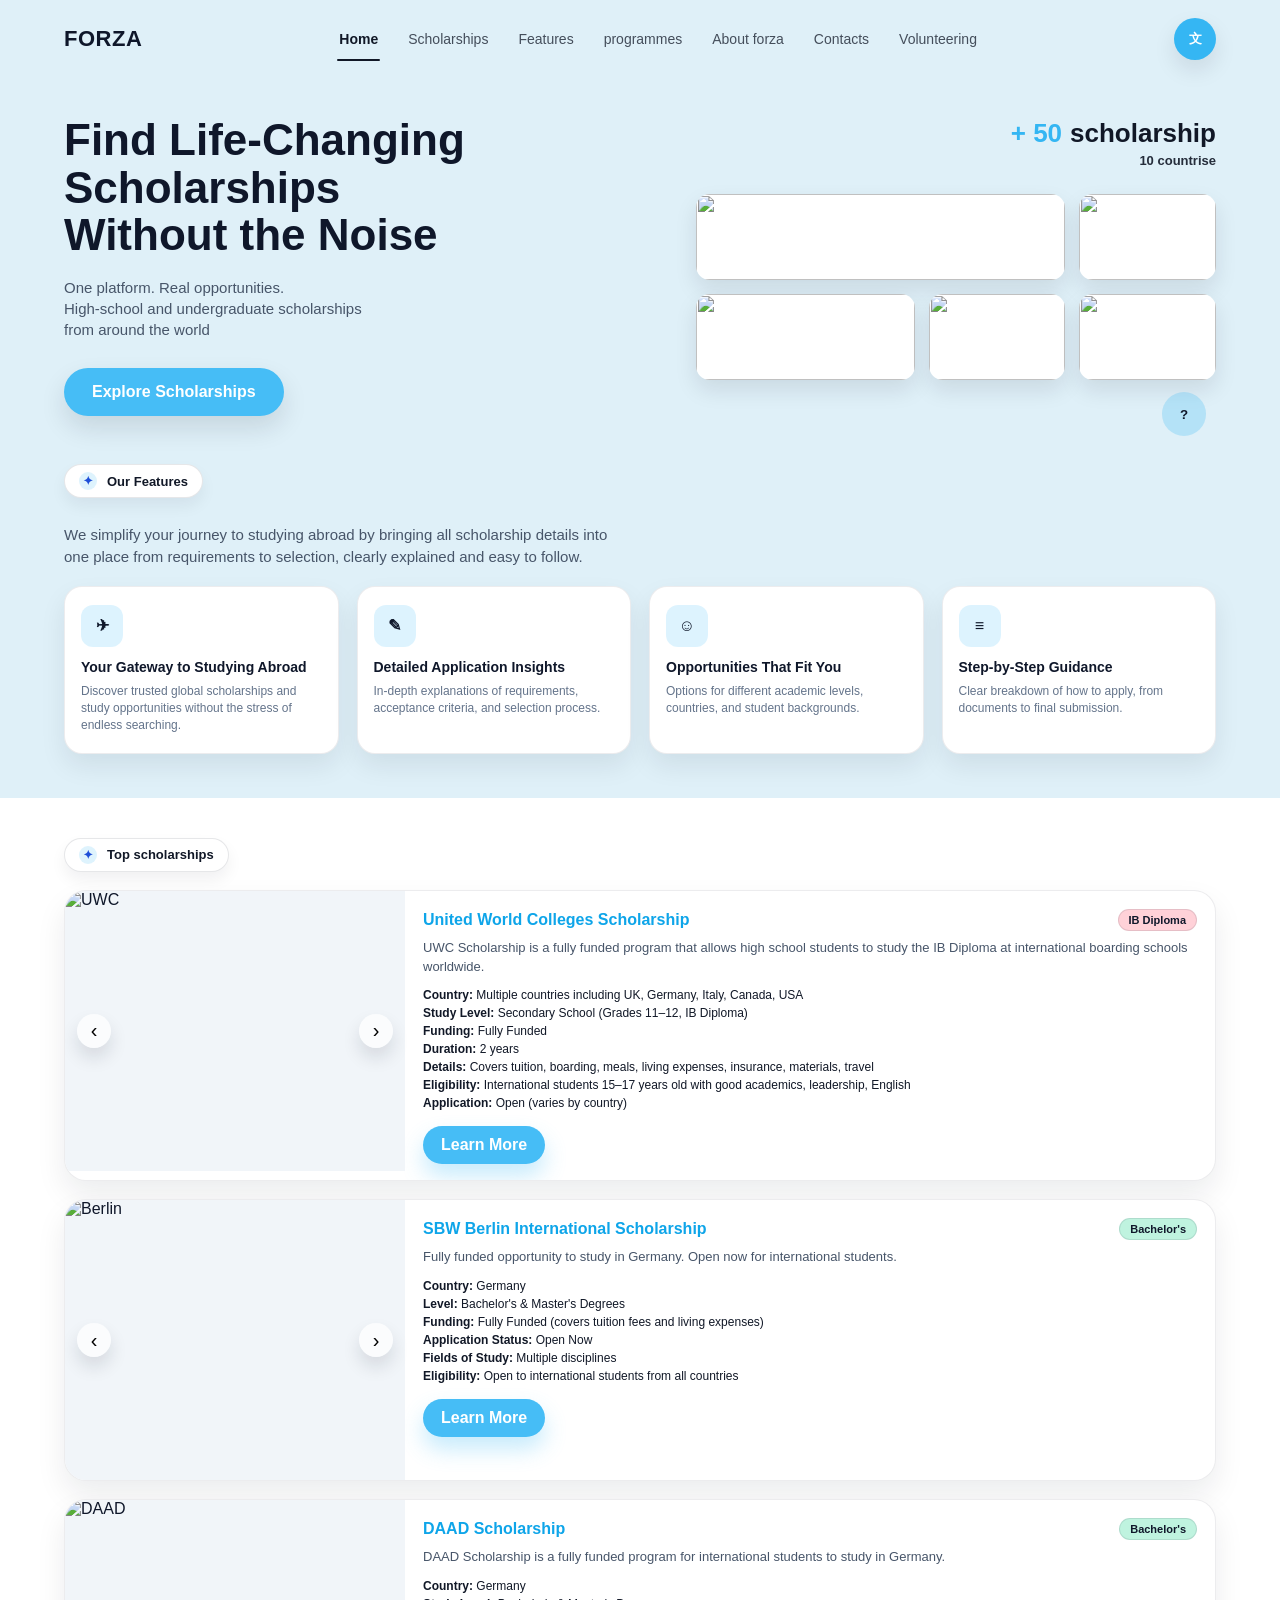
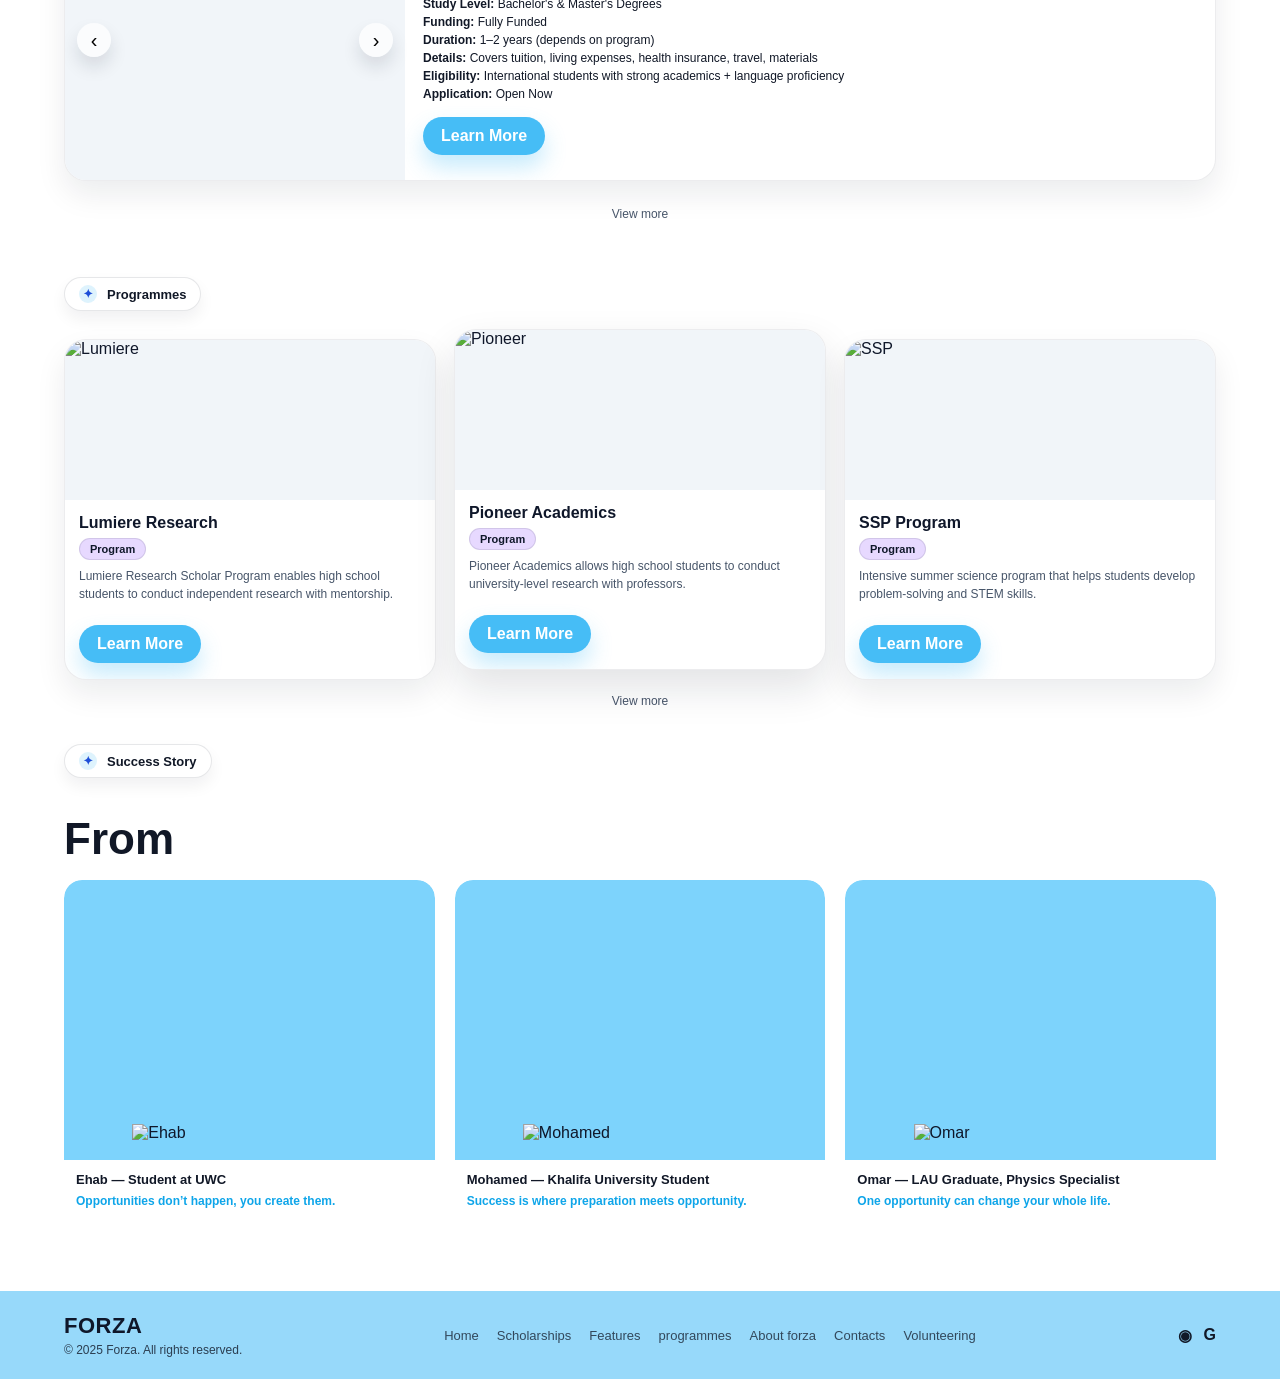
==== forza-website/index.html @ 57341dba "0.0.1" ====
<!DOCTYPE html>
<html lang="en">
<head>
  <meta charset="UTF-8" />
  <meta name="viewport" content="width=device-width, initial-scale=1.0" />
  <title>FORZA</title>
  <link rel="stylesheet" href="./css/style.css" />
</head>
<body>

  <!-- HERO (Navbar + First Section) -->
  <section class="hero">
    <div class="hero-inner">

      <header class="nav">
        <div class="brand">
          <span class="brand-logo">FORZA</span>
        </div>

        <nav class="nav-links">
          <a class="active" href="#">Home</a>
          <a href="scholarships.html">Scholarships</a>
          <a href="#features">Features</a>
          <a href="programmes.html">programmes</a>
          <a href="#about">About forza</a>
          <a href="#contacts">Contacts</a>
          <a href="volunteering.html">Volunteering</a>
        </nav>

        <div class="nav-actions">
          <button class="lang-btn" aria-label="Language">文</button>
        </div>
      </header>

      <div class="hero-grid">
        <div class="hero-left">
          <h1>
            Find Life-Changing Scholarships<br />
            Without the Noise
          </h1>

          <p class="hero-sub">
            One platform. Real opportunities.<br />
            High-school and undergraduate scholarships<br />
            from around the world
          </p>

          <a class="cta" href="scholarships.html">Explore Scholarships</a>
        </div>

        <div class="hero-right">
          <div class="hero-metrics">
            <div class="metric-line">
              <span class="plus">+ 50</span>
              <span class="label">scholarship</span>
            </div>
            <div class="small">10 countrise</div>
          </div>

          <div class="collage" aria-hidden="true">
            <div class="tile tile-1">
              <img src="https://placehold.co/900x450/jpg?text=Campus+1" alt="" />
            </div>
            <div class="tile tile-2">
              <img src="https://placehold.co/450x450/jpg?text=Campus+2" alt="" />
            </div>

            <div class="tile tile-3">
              <img src="https://placehold.co/520x450/jpg?text=Campus+3" alt="" />
            </div>
            <div class="tile tile-4">
              <img src="https://placehold.co/820x450/jpg?text=Campus+4" alt="" />
            </div>
            <div class="tile tile-5">
              <img src="https://placehold.co/450x450/jpg?text=Campus+5" alt="" />
            </div>
          </div>

          <button class="help-fab" title="Help">?</button>
        </div>
      </div>

      <!-- Features pill like screenshot -->
      <div class="pill-row" id="features">
        <span class="pill">
          <span class="pill-dot">✦</span>
          Our Features
        </span>
      </div>

      <!-- Intro text under pill -->
      <p class="section-intro">
        We simplify your journey to studying abroad by bringing all scholarship details into<br />
        one place from requirements to selection, clearly explained and easy to follow.
      </p>

      <!-- 4 feature cards -->
      <div class="feature-grid">
        <div class="feature-card">
          <div class="feature-ic">✈</div>
          <h3>Your Gateway to Studying Abroad</h3>
          <p>Discover trusted global scholarships and study opportunities without the stress of endless searching.</p>
        </div>

        <div class="feature-card">
          <div class="feature-ic">✎</div>
          <h3>Detailed Application Insights</h3>
          <p>In-depth explanations of requirements, acceptance criteria, and selection process.</p>
        </div>

        <div class="feature-card">
          <div class="feature-ic">☺</div>
          <h3>Opportunities That Fit You</h3>
          <p>Options for different academic levels, countries, and student backgrounds.</p>
        </div>

        <div class="feature-card">
          <div class="feature-ic">≡</div>
          <h3>Step-by-Step Guidance</h3>
          <p>Clear breakdown of how to apply, from documents to final submission.</p>
        </div>
      </div>

    </div>
  </section>

  <!-- MAIN BODY -->
  <main class="page">

    <!-- Top scholarships pill -->
    <div class="pill-row">
      <span class="pill">
        <span class="pill-dot">✦</span>
        Top scholarships
      </span>
    </div>

    <!-- scholarships list (3 cards) -->
    <section class="list-stack">

      <!-- Card 1 -->
      <article class="wide-card">
        <div class="wide-media">
          <img src="https://placehold.co/900x520/jpg?text=UWC" alt="UWC" />
          <button class="nav-arrow left" aria-label="prev">‹</button>
          <button class="nav-arrow right" aria-label="next">›</button>
        </div>

        <div class="wide-body">
          <div class="wide-top">
            <h3 class="wide-title">United World Colleges Scholarship</h3>
            <span class="tag pink">IB Diploma</span>
          </div>
          <p class="wide-desc">
            UWC Scholarship is a fully funded program that allows high school students to study the IB Diploma at international boarding schools worldwide.
          </p>

          <div class="wide-meta">
            <p><b>Country:</b> Multiple countries including UK, Germany, Italy, Canada, USA</p>
            <p><b>Study Level:</b> Secondary School (Grades 11–12, IB Diploma)</p>
            <p><b>Funding:</b> Fully Funded</p>
            <p><b>Duration:</b> 2 years</p>
            <p><b>Details:</b> Covers tuition, boarding, meals, living expenses, insurance, materials, travel</p>
            <p><b>Eligibility:</b> International students 15–17 years old with good academics, leadership, English</p>
            <p><b>Application:</b> Open (varies by country)</p>
          </div>

          <a class="btn" href="scholarship-details.html?id=uwc">Learn More</a>
        </div>
      </article>

      <!-- Card 2 -->
      <article class="wide-card">
        <div class="wide-media">
          <img src="https://placehold.co/900x520/jpg?text=Berlin" alt="Berlin" />
          <button class="nav-arrow left" aria-label="prev">‹</button>
          <button class="nav-arrow right" aria-label="next">›</button>
        </div>

        <div class="wide-body">
          <div class="wide-top">
            <h3 class="wide-title">SBW Berlin International Scholarship</h3>
            <span class="tag green">Bachelor's</span>
          </div>
          <p class="wide-desc">
            Fully funded opportunity to study in Germany. Open now for international students.
          </p>

          <div class="wide-meta">
            <p><b>Country:</b> Germany</p>
            <p><b>Level:</b> Bachelor's &amp; Master's Degrees</p>
            <p><b>Funding:</b> Fully Funded (covers tuition fees and living expenses)</p>
            <p><b>Application Status:</b> Open Now</p>
            <p><b>Fields of Study:</b> Multiple disciplines</p>
            <p><b>Eligibility:</b> Open to international students from all countries</p>
          </div>

          <a class="btn" href="scholarship-details.html?id=sbw">Learn More</a>
        </div>
      </article>

      <!-- Card 3 -->
      <article class="wide-card">
        <div class="wide-media">
          <img src="https://placehold.co/900x520/jpg?text=DAAD" alt="DAAD" />
          <button class="nav-arrow left" aria-label="prev">‹</button>
          <button class="nav-arrow right" aria-label="next">›</button>
        </div>

        <div class="wide-body">
          <div class="wide-top">
            <h3 class="wide-title">DAAD Scholarship</h3>
            <span class="tag green">Bachelor's</span>
          </div>
          <p class="wide-desc">
            DAAD Scholarship is a fully funded program for international students to study in Germany.
          </p>

          <div class="wide-meta">
            <p><b>Country:</b> Germany</p>
            <p><b>Study Level:</b> Bachelor's &amp; Master's Degrees</p>
            <p><b>Funding:</b> Fully Funded</p>
            <p><b>Duration:</b> 1–2 years (depends on program)</p>
            <p><b>Details:</b> Covers tuition, living expenses, health insurance, travel, materials</p>
            <p><b>Eligibility:</b> International students with strong academics + language proficiency</p>
            <p><b>Application:</b> Open Now</p>
          </div>

          <a class="btn" href="scholarship-details.html?id=daad">Learn More</a>
        </div>
      </article>

      <div class="view-more-wrap">
        <a class="view-more" href="scholarships.html">View more</a>
      </div>
    </section>

    <!-- Programmes pill -->
    <div class="pill-row">
      <span class="pill">
        <span class="pill-dot">✦</span>
        Programmes
      </span>
    </div>

    <!-- programmes carousel-like row -->
    <section class="program-row">
      <article class="program-card">
        <div class="program-img">
          <img src="https://placehold.co/640x280/png?text=LUMIERE" alt="Lumiere" />
        </div>
        <div class="program-body">
          <h4>Lumiere Research</h4>
          <span class="tag purple">Program</span>
          <p>Lumiere Research Scholar Program enables high school students to conduct independent research with mentorship.</p>
          <a class="btn" href="program-details.html?id=lumiere">Learn More</a>
        </div>
      </article>

      <article class="program-card active">
        <div class="program-img">
          <img src="https://placehold.co/640x280/png?text=Pioneer" alt="Pioneer" />
        </div>
        <div class="program-body">
          <h4>Pioneer Academics</h4>
          <span class="tag purple">Program</span>
          <p>Pioneer Academics allows high school students to conduct university-level research with professors.</p>
          <a class="btn" href="program-details.html?id=pioneer">Learn More</a>
        </div>
      </article>

      <article class="program-card">
        <div class="program-img">
          <img src="https://placehold.co/640x280/png?text=SSP" alt="SSP" />
        </div>
        <div class="program-body">
          <h4>SSP Program</h4>
          <span class="tag purple">Program</span>
          <p>Intensive summer science program that helps students develop problem-solving and STEM skills.</p>
          <a class="btn" href="program-details.html?id=ssp">Learn More</a>
        </div>
      </article>
    </section>

    <div class="view-more-wrap">
      <a class="view-more" href="programmes.html">View more</a>
    </div>

    <!-- Success Story pill -->
    <div class="pill-row">
      <span class="pill">
        <span class="pill-dot">✦</span>
        Success Story
      </span>
    </div>

    <section class="success">
      <h2 class="success-title">From</h2>

      <div class="success-grid">
        <article class="person-card">
          <div class="person-photo">
            <img src="https://placehold.co/480x560/png?text=Ehab" alt="Ehab" />
          </div>
          <div class="person-info">
            <h4>Ehab — Student at UWC</h4>
            <p class="quote">Opportunities don’t happen, you create them.</p>
          </div>
        </article>

        <article class="person-card">
          <div class="person-photo">
            <img src="https://placehold.co/480x560/png?text=Mohamed" alt="Mohamed" />
          </div>
          <div class="person-info">
            <h4>Mohamed — Khalifa University Student</h4>
            <p class="quote">Success is where preparation meets opportunity.</p>
          </div>
        </article>

        <article class="person-card">
          <div class="person-photo">
            <img src="https://placehold.co/480x560/png?text=Omar" alt="Omar" />
          </div>
          <div class="person-info">
            <h4>Omar — LAU Graduate, Physics Specialist</h4>
            <p class="quote">One opportunity can change your whole life.</p>
          </div>
        </article>
      </div>
    </section>

  </main>

  <!-- Footer -->
  <footer class="footer">
    <div class="footer-inner">
      <div class="footer-left">
        <div class="brand-logo">FORZA</div>
        <div class="copy">© 2025 Forza. All rights reserved.</div>
      </div>

      <nav class="footer-links">
        <a href="#">Home</a>
        <a href="scholarships.html">Scholarships</a>
        <a href="#features">Features</a>
        <a href="programmes.html">programmes</a>
        <a href="#about">About forza</a>
        <a href="#contacts">Contacts</a>
        <a href="volunteering.html">Volunteering</a>
      </nav>

      <div class="footer-icons">
        <span class="ico">◉</span>
        <span class="ico">G</span>
      </div>
    </div>
  </footer>

</body>
</html>
---- forza-website/css/style.css ----
/* style.css */
:root{
  --hero-bg: #dff0f8;          /* background زي الصورة */
  --text: #0f172a;
  --muted: #475569;
  --primary: #46bdf6;
  --shadow: 0 12px 26px rgba(15, 23, 42, 0.12);
  --shadow-soft: 0 10px 22px rgba(15, 23, 42, 0.10);
}

*{ box-sizing: border-box; }

body{
  margin:0;
  font-family: Arial, sans-serif;
  color: var(--text);
}

/* Full width hero */
.hero{
  background: var(--hero-bg);
  padding-bottom: 28px;
}

.hero-inner{
  width: 100%;
  padding-left: clamp(24px, 5vw, 64px);
  padding-right: clamp(24px, 5vw, 64px);
  padding-top: 18px;
}

/* NAV */
.nav{
  display:flex;
  align-items:center;
  justify-content:space-between;
  gap: 18px;
}

.brand-logo{
  font-weight: 900;
  letter-spacing: .5px;
  font-size: 22px;
}

.nav-links{
  display:flex;
  gap: 26px;
  align-items:center;
  font-size: 14px;
}

.nav-links a{
  text-decoration:none;
  color:#111827;
  opacity:.75;
  position:relative;
  padding: 8px 2px;
}

.nav-links a.active{
  opacity: 1;
  font-weight: 700;
}

.nav-links a.active::after{
  content:"";
  position:absolute;
  left:0; right:0;
  height:2px;
  bottom:-6px;
  background:#111827;
  border-radius: 999px;
}

.nav-actions{
  display:flex;
  align-items:center;
  gap: 12px;
}

.lang-btn{
  width: 42px;
  height: 42px;
  border-radius: 999px;
  border: none;
  background: #35b6f3;
  color: white;
  font-weight: 800;
  box-shadow: var(--shadow-soft);
  cursor:pointer;
}

/* HERO GRID */
.hero-grid{
  display:grid;
  grid-template-columns: 1.05fr 1fr;
  gap: 18px;
  align-items:start;
  padding-top: 56px;
}

/* LEFT */
.hero-left h1{
  font-size: 44px;
  line-height: 1.08;
  margin: 0 0 18px 0;
  font-weight: 900;
}

.hero-sub{
  margin: 0 0 28px 0;
  color: var(--muted);
  line-height: 1.4;
  font-size: 15px;
}

.cta{
  display:inline-flex;
  align-items:center;
  justify-content:center;
  height: 48px;
  padding: 0 28px;
  border-radius: 999px;
  background: var(--primary);
  color: white;
  font-weight: 800;
  text-decoration:none;
  box-shadow: var(--shadow);
}

/* RIGHT */
.hero-right{
  position: relative;
  min-height: 330px;
}

.hero-metrics{
  position:absolute;
  right: 0;
  top: 2px;
  text-align:right;
}

.metric-line{
  font-size: 26px;
  font-weight: 900;
  display:flex;
  gap: 8px;
  justify-content:flex-end;
  align-items:baseline;
}

.metric-line .plus{ color: #34b6f3; }
.metric-line .label{ color:#111827; }

.hero-metrics .small{
  margin-top: 4px;
  font-size: 13px;
  color:#111827;
  font-weight: 600;
  opacity: 0.9;
}

/* Collage: 2 tiles فوق + 3 تحت */
.collage{
  position: absolute;
  right: 0;
  top: 78px;
  width: 520px;
  display:grid;
  grid-template-columns: 1.6fr 1fr 1fr;
  grid-template-rows: 86px 86px;
  gap: 14px;
}

.tile{
  border-radius: 14px;
  overflow:hidden;
  background:#fff;
  box-shadow: var(--shadow-soft);
}

.tile img{
  width:100%;
  height:100%;
  object-fit: cover;
  display:block;
}

/* placement like screenshot */
.tile-1{ grid-column: 1 / 3; grid-row: 1; }
.tile-2{ grid-column: 3; grid-row: 1; }
.tile-3{ grid-column: 1; grid-row: 2; }
.tile-4{ grid-column: 2 / 3; grid-row: 2; }
.tile-5{ grid-column: 3; grid-row: 2; }

.help-fab{
  position:absolute;
  right: 10px;
  bottom: 10px;
  width: 44px;
  height: 44px;
  border-radius: 999px;
  border:none;
  background: rgba(53,182,243,.25);
  color:#0f172a;
  font-weight: 900;
  cursor:pointer;
}

/* Responsive */
@media (max-width: 980px){
  .hero-grid{ grid-template-columns: 1fr; }
  .hero-right{ min-height: 280px; }
  .collage{ position:relative; top: 18px; width: 100%; max-width: 520px; }
  .hero-metrics{ position:relative; text-align:left; right:auto; }
  .metric-line{ justify-content:flex-start; }
  .nav-links{ display:none; } /* optional: hide links on small screens */
}
/* ===== Page sections below hero ===== */
.page{
  background: #ffffff;
  padding: 22px clamp(24px, 5vw, 64px) 40px;
}

/* Pills */
.pill-row{
  padding: 18px 0;
}

.pill{
  display:inline-flex;
  align-items:center;
  gap: 10px;
  height: 34px;
  padding: 0 14px;
  border-radius: 999px;
  border: 1px solid rgba(15,23,42,.10);
  background: #ffffff;
  box-shadow: 0 8px 16px rgba(15,23,42,.06);
  font-size: 13px;
  font-weight: 700;
  color:#111827;
}
.pill-dot{
  width: 18px;
  height: 18px;
  display:inline-flex;
  align-items:center;
  justify-content:center;
  border-radius: 999px;
  background: rgba(70,189,246,.18);
  color:#1d4ed8;
  font-size: 12px;
}

/* Section intro under features pill (in hero) */
.section-intro{
  margin: 8px 0 18px;
  color: #475569;
  line-height: 1.45;
  font-size: 15px;
}

/* Feature cards */
.feature-grid{
  display:grid;
  grid-template-columns: repeat(4, minmax(0, 1fr));
  gap: 18px;
  margin-top: 10px;
  padding-bottom: 16px;
}
.feature-card{
  background:#fff;
  border: 1px solid rgba(15,23,42,.08);
  border-radius: 18px;
  padding: 18px 16px;
  box-shadow: 0 12px 26px rgba(15,23,42,.08);
  min-height: 150px;
}
.feature-ic{
  width: 42px;
  height: 42px;
  border-radius: 12px;
  background: rgba(70,189,246,.18);
  display:flex;
  align-items:center;
  justify-content:center;
  font-weight: 900;
  margin-bottom: 12px;
}
.feature-card h3{
  margin: 0 0 8px;
  font-size: 14px;
  font-weight: 900;
}
.feature-card p{
  margin: 0;
  color:#64748b;
  font-size: 12px;
  line-height: 1.45;
}

/* Scholarships list (wide cards) */
.list-stack{
  display:flex;
  flex-direction:column;
  gap: 18px;
  padding-bottom: 20px;
}

.wide-card{
  background:#fff;
  border: 1px solid rgba(15,23,42,.08);
  border-radius: 22px;
  display:grid;
  grid-template-columns: 340px 1fr;
  overflow:hidden;
  box-shadow: 0 14px 30px rgba(15,23,42,.08);
  align-items:start;
}

.wide-media{
  position:relative;
  background:#f1f5f9;
  height: 280px;
  min-width: 340px;
}
.wide-media img{
  width:100%;
  height:100%;
  object-fit:cover;
  display:block;
}

.nav-arrow{
  position:absolute;
  top:50%;
  transform: translateY(-50%);
  width: 34px;
  height: 34px;
  border-radius: 999px;
  border:none;
  background: rgba(255,255,255,.7);
  box-shadow: 0 10px 18px rgba(15,23,42,.12);
  font-size: 20px;
  cursor:pointer;
}
.nav-arrow.left{ left: 12px; }
.nav-arrow.right{ right: 12px; }

.wide-body{
  padding: 18px 18px 16px;
}

.wide-top{
  display:flex;
  align-items:center;
  justify-content:space-between;
  gap: 10px;
}
.wide-title{
  margin:0;
  font-size: 16px;
  font-weight: 900;
  color:#0ea5e9;
}
.wide-desc{
  margin: 8px 0 12px;
  color:#475569;
  font-size: 13px;
  line-height: 1.45;
}
.wide-meta p{
  margin: 4px 0;
  font-size: 12px;
  color:#111827;
}
.wide-meta b{ color:#111827; }

.tag{
  display:inline-flex;
  align-items:center;
  height: 22px;
  padding: 0 10px;
  border-radius: 999px;
  font-size: 11px;
  font-weight: 800;
  border: 1px solid rgba(15,23,42,.10);
}
.tag.pink{ background: #ffd1d8; }
.tag.green{ background: #bff3df; }
.tag.purple{ background: #e7d9ff; }

.btn{
  display:inline-flex;
  align-items:center;
  justify-content:center;
  height: 38px;
  padding: 0 18px;
  border-radius: 999px;
  background: #46bdf6;
  color:#fff;
  text-decoration:none;
  font-weight: 800;
  margin-top: 12px;
  box-shadow: 0 12px 22px rgba(70,189,246,.30);
}

.view-more-wrap{
  display:flex;
  justify-content:center;
  padding: 8px 0 18px;
}
.view-more{
  color:#475569;
  text-decoration:none;
  font-size: 12px;
}

/* Programmes row */
.program-row{
  display:grid;
  grid-template-columns: repeat(3, minmax(0, 1fr));
  gap: 18px;
  padding: 10px 0 6px;
}
.program-card{
  border-radius: 22px;
  border: 1px solid rgba(15,23,42,.08);
  background:#fff;
  box-shadow: 0 14px 30px rgba(15,23,42,.08);
  overflow:hidden;
  position:relative;
  transform: translateY(0);
}
.program-card.active{
  transform: translateY(-10px);
  box-shadow: 0 18px 40px rgba(15,23,42,.12);
}
.program-img{
  height: 160px;
  background:#f1f5f9;
}
.program-img img{
  width:100%;
  height:100%;
  object-fit:cover;
  display:block;
}
.program-body{
  padding: 14px 14px 16px;
}
.program-body h4{
  margin:0 0 6px;
  font-weight: 900;
  color:#0f172a;
}
.program-body p{
  margin: 8px 0 10px;
  color:#475569;
  font-size: 12px;
  line-height: 1.45;
}

/* Success story */
.success{
  padding: 8px 0 30px;
}
.success-title{
  margin: 10px 0 16px;
  font-size: 44px;
  font-weight: 900;
  color:#111827;
}
.success-grid{
  display:grid;
  grid-template-columns: repeat(3, minmax(0, 1fr));
  gap: 20px;
}
.person-card{
  border-radius: 18px;
  overflow:hidden;
  background:#fff;
}
.person-photo{
  background: #7dd3fc;
  border-radius: 18px 18px 0 0;
  padding: 18px;
  height: 280px;
  display:flex;
  align-items:flex-end;
  justify-content:center;
}
.person-photo img{
  width: 70%;
  height: auto;
  display:block;
}
.person-info{
  padding: 12px 12px 12px;
  background: #fff;
}
.person-info h4{
  margin: 0 0 6px;
  font-size: 13px;
  font-weight: 800;
  color:#111827;
  line-height: 1.2;
}
.quote{
  margin:0;
  font-size: 12px;
  color:#0ea5e9;
  font-weight: 700;
  line-height: 1.3;
}

/* Footer */
.footer{
  background: #97d9fa;
  padding: 22px clamp(24px, 5vw, 64px);
}
.footer-inner{
  display:flex;
  align-items:center;
  justify-content:space-between;
  gap: 18px;
}
.footer-left {
  display:flex;
  flex-direction:column;
  gap: 4px;
}
.footer-left .copy{
  font-size: 12px;
  color:#111827;
  opacity:.8;
  margin: 0;
}
.footer-links{
  display:flex;
  gap: 18px;
  font-size: 13px;
  margin: 0;
  list-style: none;
}
.footer-links a{
  text-decoration:none;
  color:#111827;
  opacity:.75;
  transition: opacity 0.2s;
}
.footer-links a:hover{
  opacity: 1;
}
.footer-icons{
  display:flex;
  gap: 12px;
  font-weight: 900;
  color:#111827;
}

/* Responsive */
@media (max-width: 1100px){
  .feature-grid{ grid-template-columns: repeat(2, 1fr); }
  .program-row{ grid-template-columns: 1fr; }
  .success-grid{ grid-template-columns: 1fr; }
  .wide-card{ grid-template-columns: 1fr; }
  .wide-media{ height: 210px; }
}
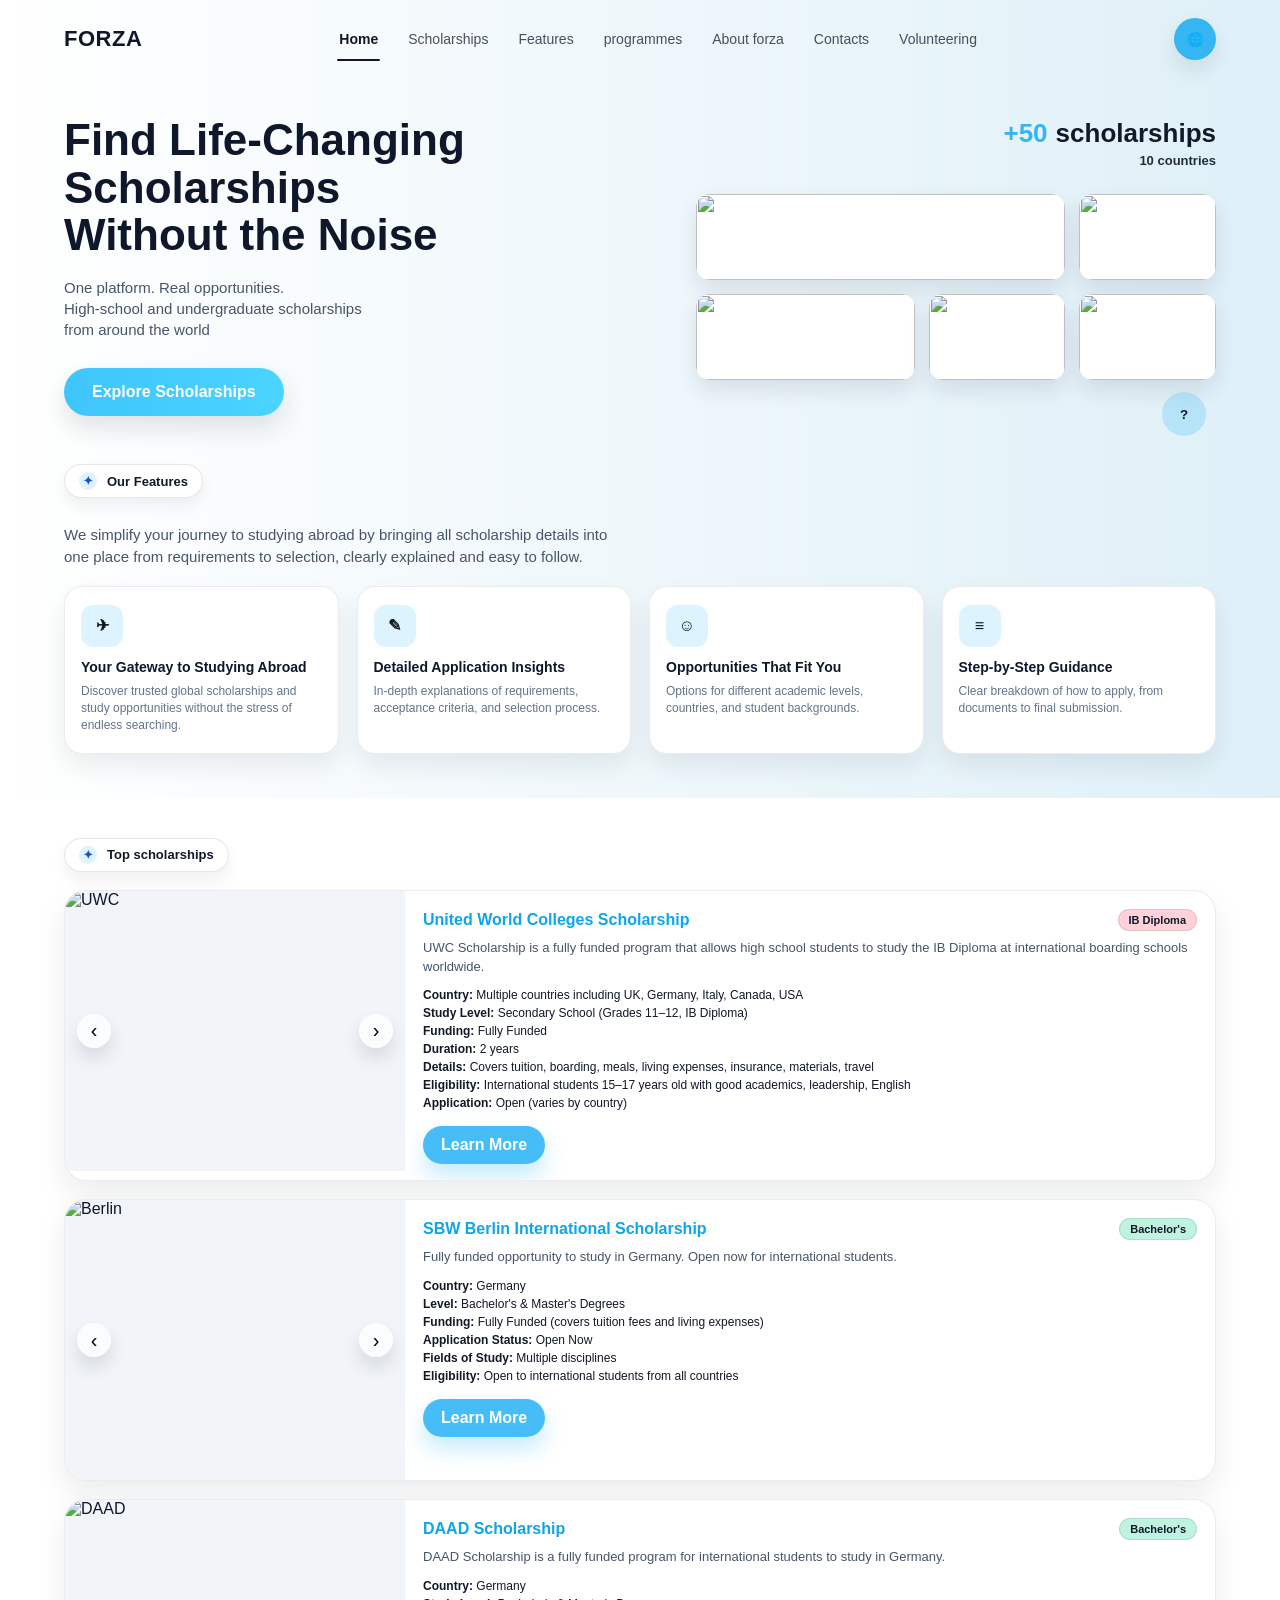
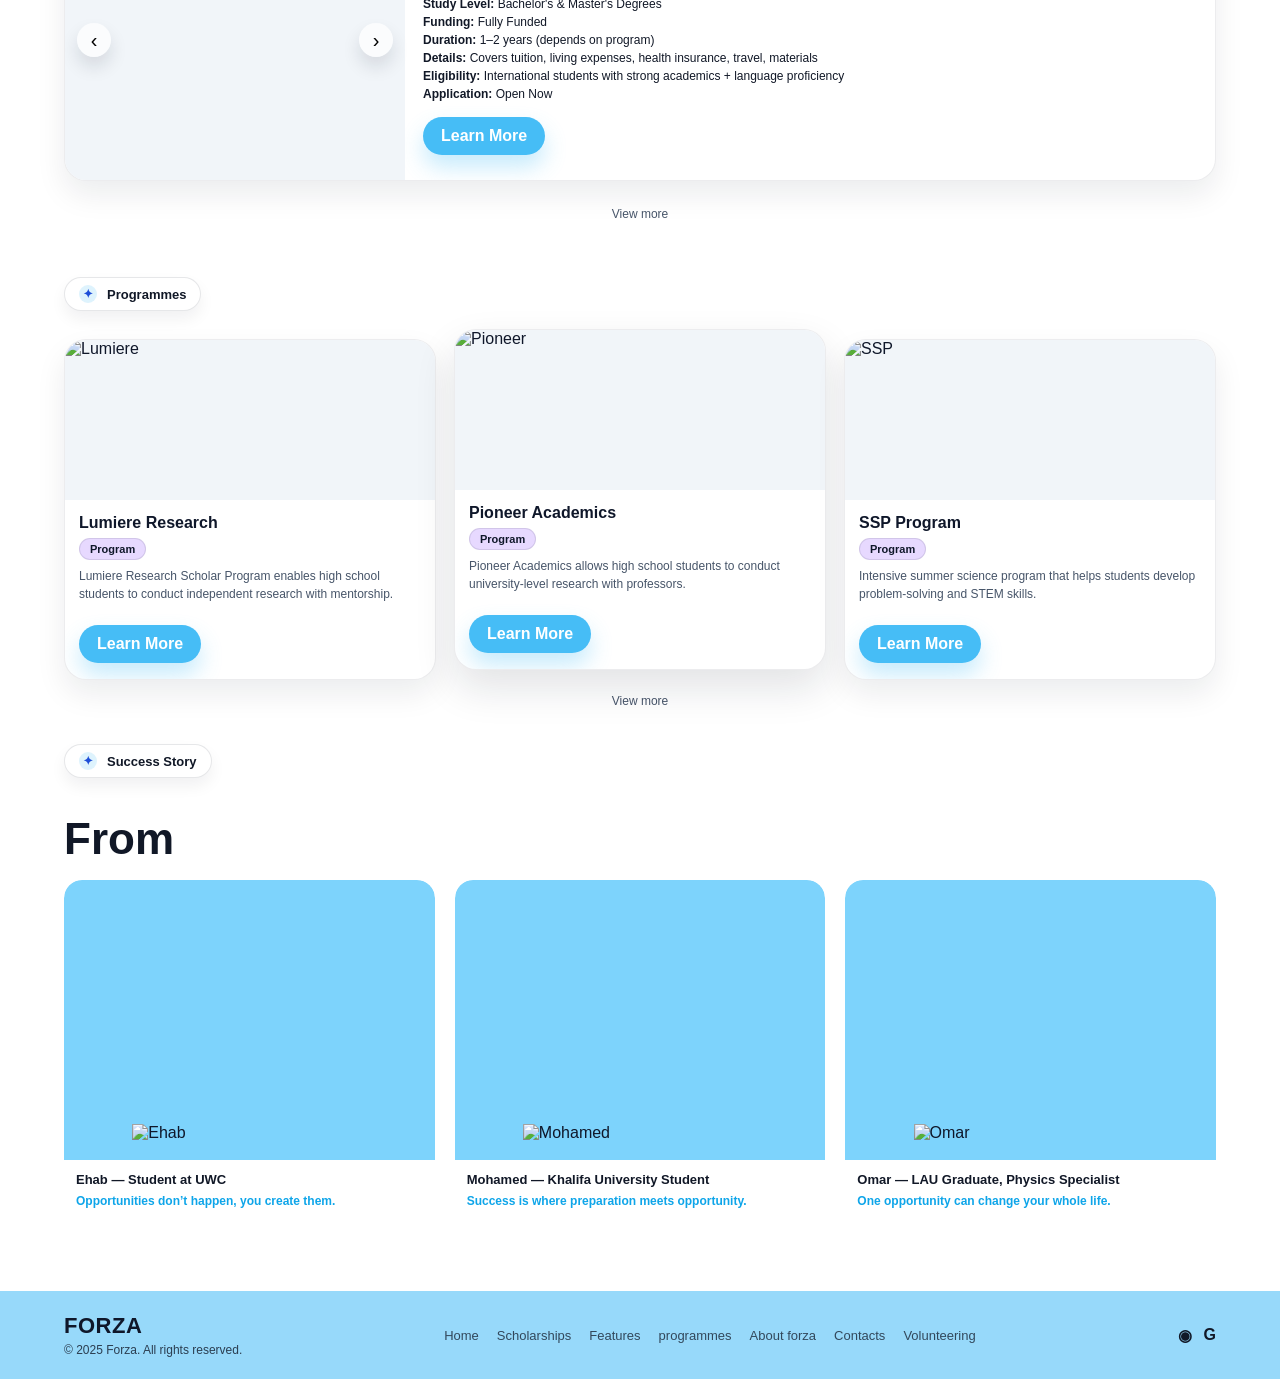
==== commit 62c28023: "0.0.2" ====
--- a/forza-website/index.html
+++ b/forza-website/index.html
@@ -28,7 +28,7 @@
         </nav>
 
         <div class="nav-actions">
-          <button class="lang-btn" aria-label="Language">文</button>
+          <button class="lang-btn" aria-label="Language">🌐</button>
         </div>
       </header>
 
@@ -51,10 +51,10 @@
         <div class="hero-right">
           <div class="hero-metrics">
             <div class="metric-line">
-              <span class="plus">+ 50</span>
-              <span class="label">scholarship</span>
-            </div>
-            <div class="small">10 countrise</div>
+              <span class="plus">+50</span>
+              <span class="label">scholarships</span>
+            </div>
+            <div class="small">10 countries</div>
           </div>
 
           <div class="collage" aria-hidden="true">
--- a/forza-website/css/style.css
+++ b/forza-website/css/style.css
@@ -18,7 +18,8 @@
 
 /* Full width hero */
 .hero{
-  background: var(--hero-bg);
+  /* gradient from white to light blue like screenshot */
+  background: linear-gradient(90deg, #ffffff 0%, #dff0f8 100%);
   padding-bottom: 28px;
 }
 
@@ -122,11 +123,16 @@
   height: 48px;
   padding: 0 28px;
   border-radius: 999px;
-  background: var(--primary);
+  background: linear-gradient(90deg, #3fc5fb 0%, #4ad4ff 100%);
   color: white;
   font-weight: 800;
   text-decoration:none;
   box-shadow: var(--shadow);
+  transition: transform 0.2s, box-shadow 0.2s;
+}
+.cta:hover{
+  transform: translateY(-2px);
+  box-shadow: 0 16px 36px rgba(15,23,42,.15);
 }
 
 /* RIGHT */
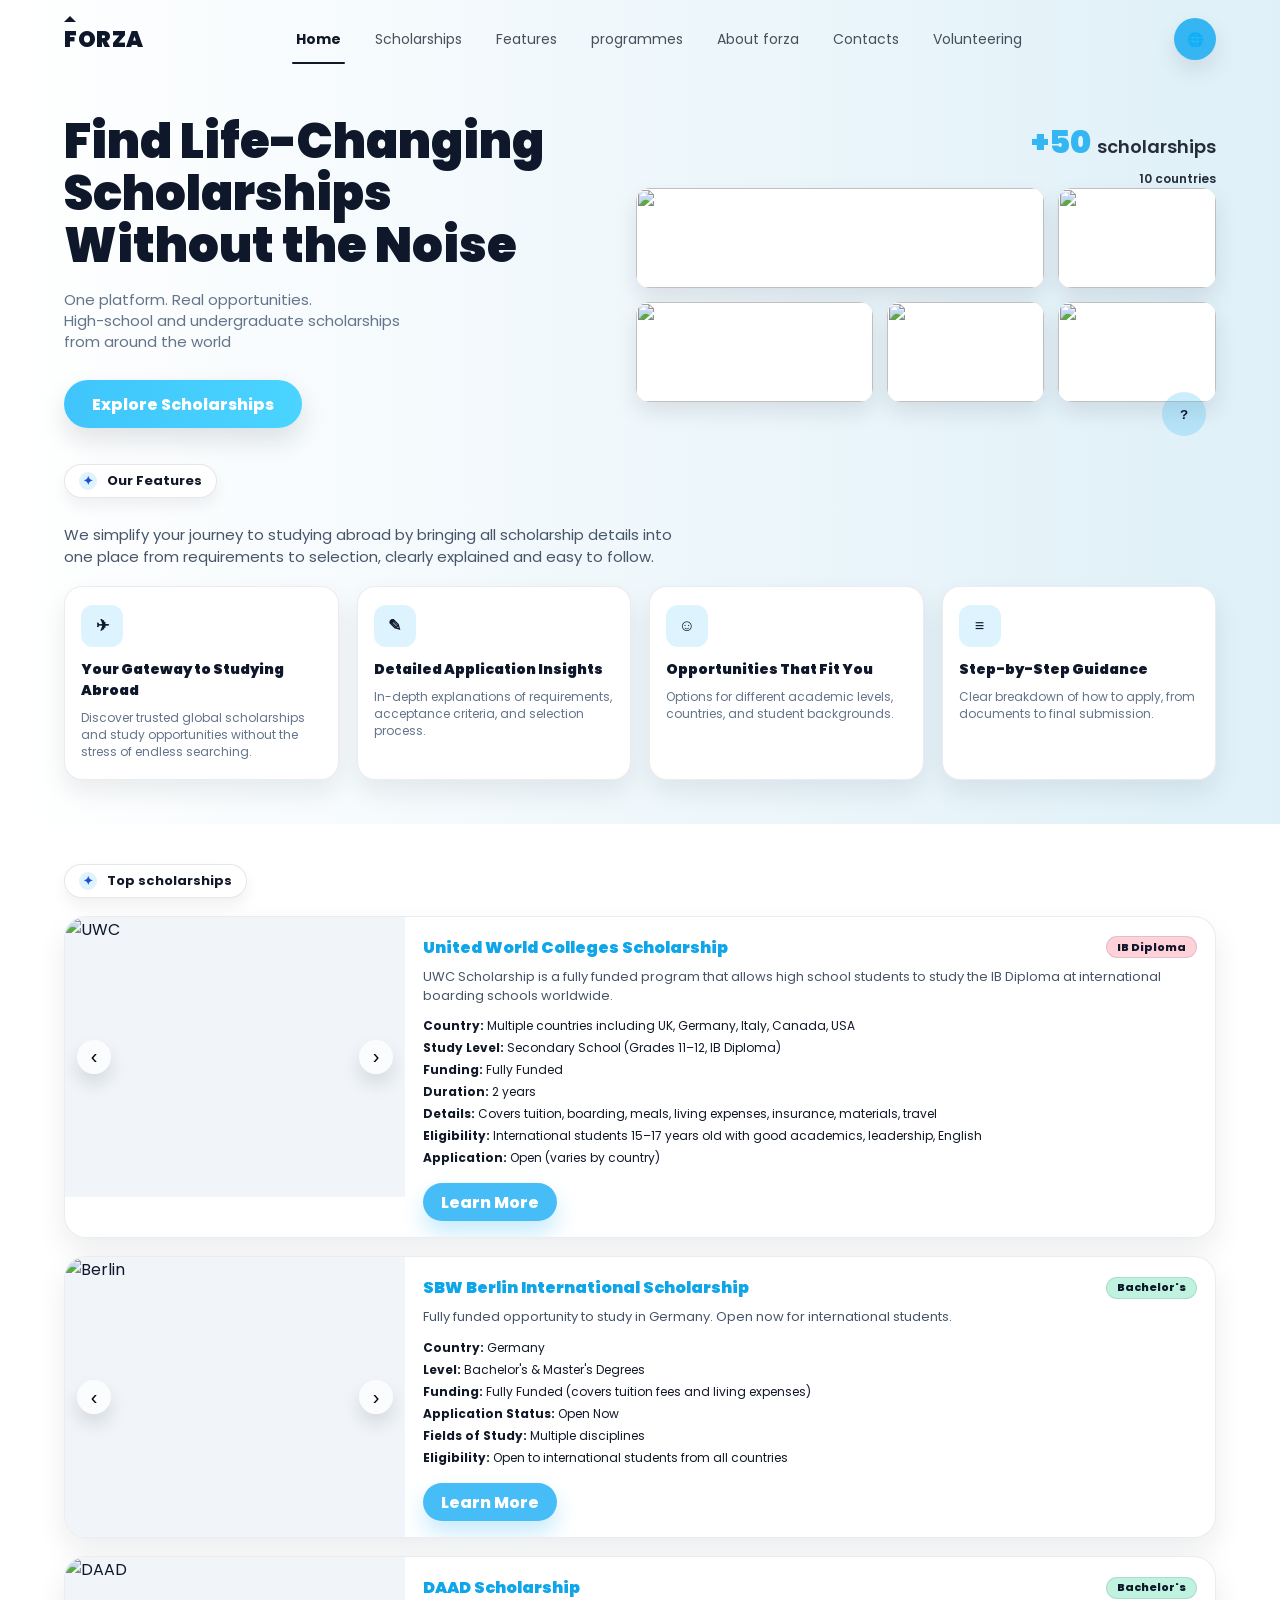
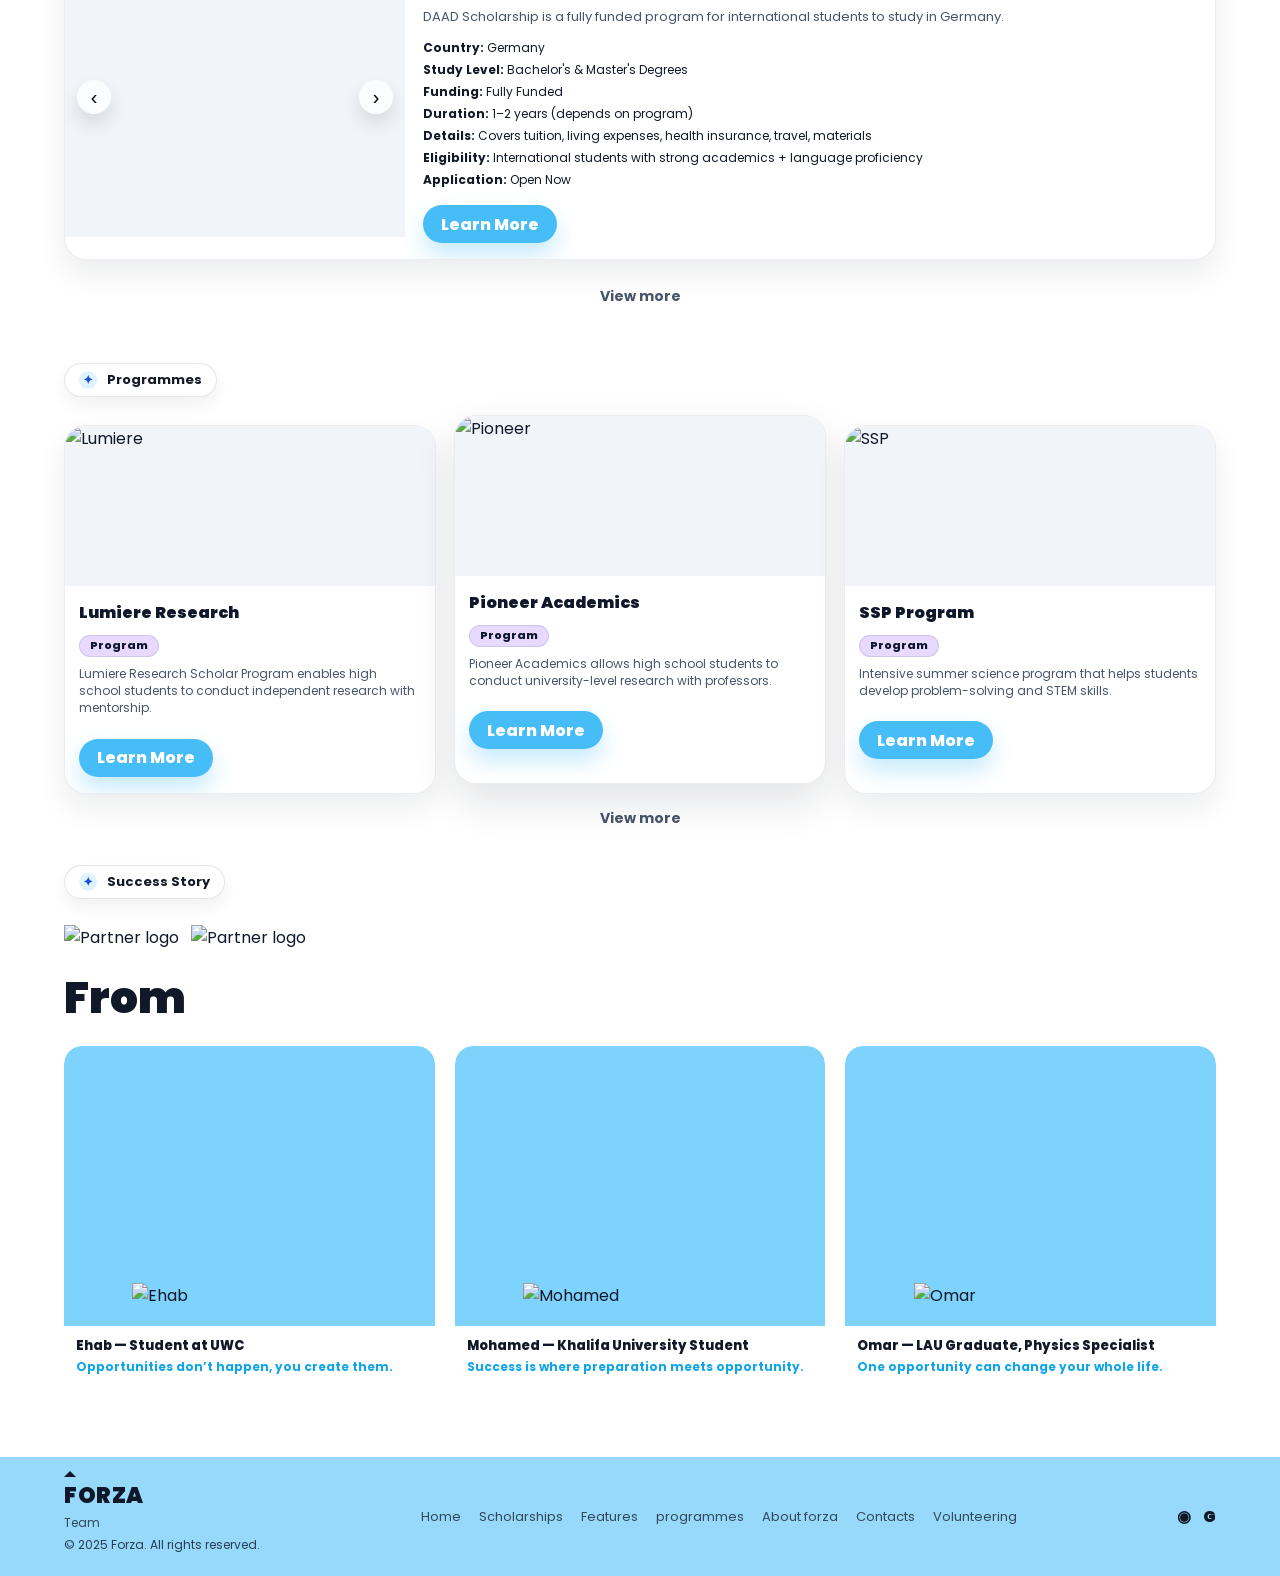
==== commit ff2e7c35: "0.5" ====
--- a/forza-website/index.html
+++ b/forza-website/index.html
@@ -4,6 +4,9 @@
   <meta charset="UTF-8" />
   <meta name="viewport" content="width=device-width, initial-scale=1.0" />
   <title>FORZA</title>
+  <link rel="preconnect" href="https://fonts.googleapis.com">
+  <link rel="preconnect" href="https://fonts.gstatic.com" crossorigin>
+  <link href="https://fonts.googleapis.com/css2?family=Poppins:wght@400;600;700;800;900&display=swap" rel="stylesheet">
   <link rel="stylesheet" href="./css/style.css" />
 </head>
 <body>
@@ -295,6 +298,10 @@
     </div>
 
     <section class="success">
+      <div class="success-logos">
+        <img src="https://via.placeholder.com/120x40?text=Logo+1" alt="Partner logo" />
+        <img src="https://via.placeholder.com/120x40?text=Logo+2" alt="Partner logo" />
+      </div>
       <h2 class="success-title">From</h2>
 
       <div class="success-grid">
@@ -337,6 +344,7 @@
     <div class="footer-inner">
       <div class="footer-left">
         <div class="brand-logo">FORZA</div>
+        <a class="footer-team" href="team.html">Team</a>
         <div class="copy">© 2025 Forza. All rights reserved.</div>
       </div>
 
--- a/forza-website/css/style.css
+++ b/forza-website/css/style.css
@@ -12,7 +12,7 @@
 
 body{
   margin:0;
-  font-family: Arial, sans-serif;
+  font-family: 'Poppins', Arial, sans-serif;
   color: var(--text);
 }
 
@@ -42,6 +42,18 @@
   font-weight: 900;
   letter-spacing: .5px;
   font-size: 22px;
+  position: relative;
+}
+.brand-logo::before{
+  content: '';
+  position: absolute;
+  top: -8px;
+  left: 0;
+  width: 0;
+  height: 0;
+  border-left: 6px solid transparent;
+  border-right: 6px solid transparent;
+  border-bottom: 6px solid #111827;
 }
 
 .nav-links{
@@ -56,7 +68,11 @@
   color:#111827;
   opacity:.75;
   position:relative;
-  padding: 8px 2px;
+  padding: 8px 4px;
+  transition: opacity 0.2s;
+}
+.nav-links a:hover{
+  opacity: 1;
 }
 
 .nav-links a.active{
@@ -103,7 +119,7 @@
 
 /* LEFT */
 .hero-left h1{
-  font-size: 44px;
+  font-size: 48px;
   line-height: 1.08;
   margin: 0 0 18px 0;
   font-weight: 900;
@@ -111,7 +127,7 @@
 
 .hero-sub{
   margin: 0 0 28px 0;
-  color: var(--muted);
+  color: #64748b;
   line-height: 1.4;
   font-size: 15px;
 }
@@ -149,20 +165,25 @@
 }
 
 .metric-line{
-  font-size: 26px;
-  font-weight: 900;
-  display:flex;
-  gap: 8px;
+  font-size: 32px;
+  font-weight: 900;
+  display:flex;
+  gap: 6px;
   justify-content:flex-end;
   align-items:baseline;
 }
+.metric-line .label{
+  font-size: 18px;
+  font-weight: 600;
+  opacity: 0.9;
+}
 
 .metric-line .plus{ color: #34b6f3; }
 .metric-line .label{ color:#111827; }
 
 .hero-metrics .small{
   margin-top: 4px;
-  font-size: 13px;
+  font-size: 12px;
   color:#111827;
   font-weight: 600;
   opacity: 0.9;
@@ -172,11 +193,11 @@
 .collage{
   position: absolute;
   right: 0;
-  top: 78px;
-  width: 520px;
+  top: 72px;
+  width: 580px;
   display:grid;
-  grid-template-columns: 1.6fr 1fr 1fr;
-  grid-template-rows: 86px 86px;
+  grid-template-columns: 1.5fr 1fr 1fr;
+  grid-template-rows: 100px 100px;
   gap: 14px;
 }
 
@@ -422,7 +443,8 @@
 .view-more{
   color:#475569;
   text-decoration:none;
-  font-size: 12px;
+  font-size: 14px;
+  font-weight: 700;
 }
 
 /* Programmes row */
@@ -474,8 +496,18 @@
 .success{
   padding: 8px 0 30px;
 }
+.success-logos{
+  display:flex;
+  gap: 12px;
+  align-items:center;
+  margin-bottom: 8px;
+}
+.success-logos img{
+  height: 32px;
+  object-fit: contain;
+}
 .success-title{
-  margin: 10px 0 16px;
+  margin: 4px 0 16px;
   font-size: 44px;
   font-weight: 900;
   color:#111827;
@@ -539,6 +571,15 @@
   flex-direction:column;
   gap: 4px;
 }
+.footer-team{
+  font-size: 12px;
+  color:#111827;
+  opacity:.75;
+  text-decoration:none;
+  margin-top:-2px;
+  transition: opacity 0.2s;
+}
+.footer-team:hover{ opacity: 1; }
 .footer-left .copy{
   font-size: 12px;
   color:#111827;
